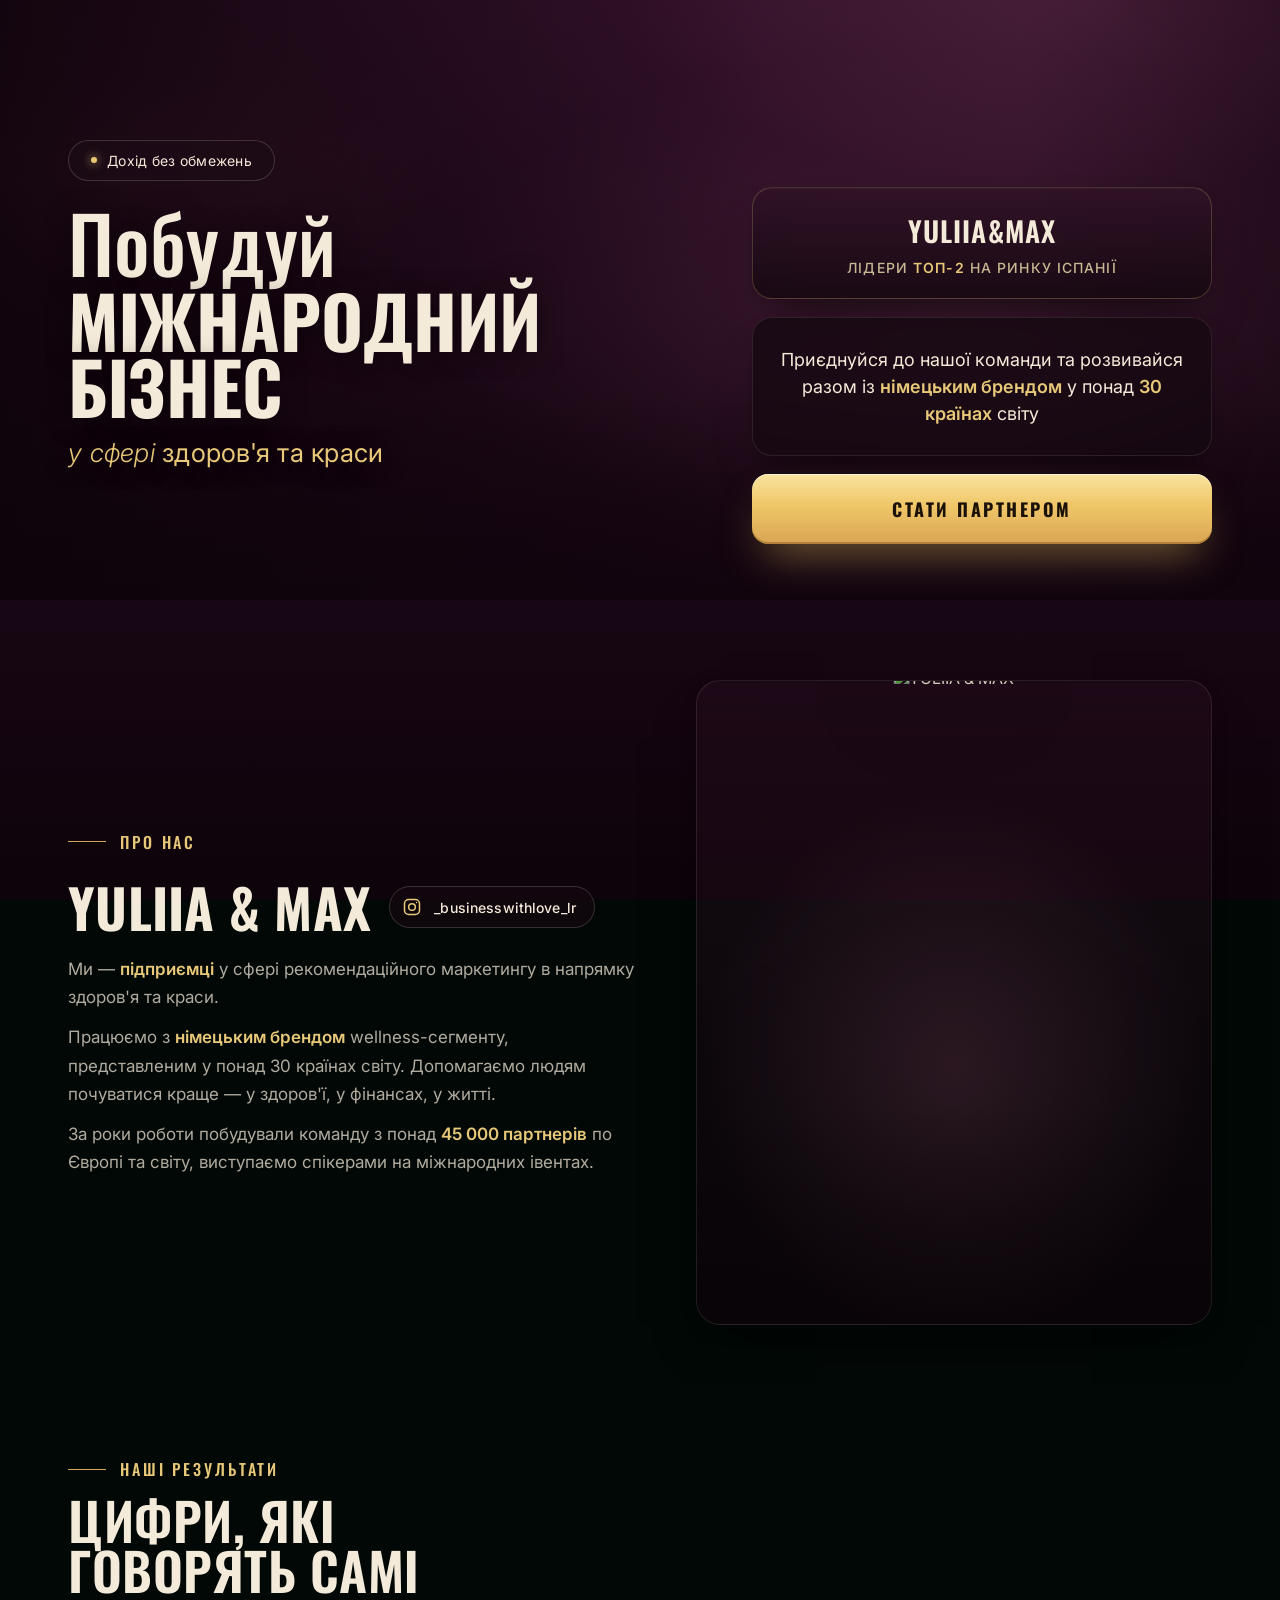
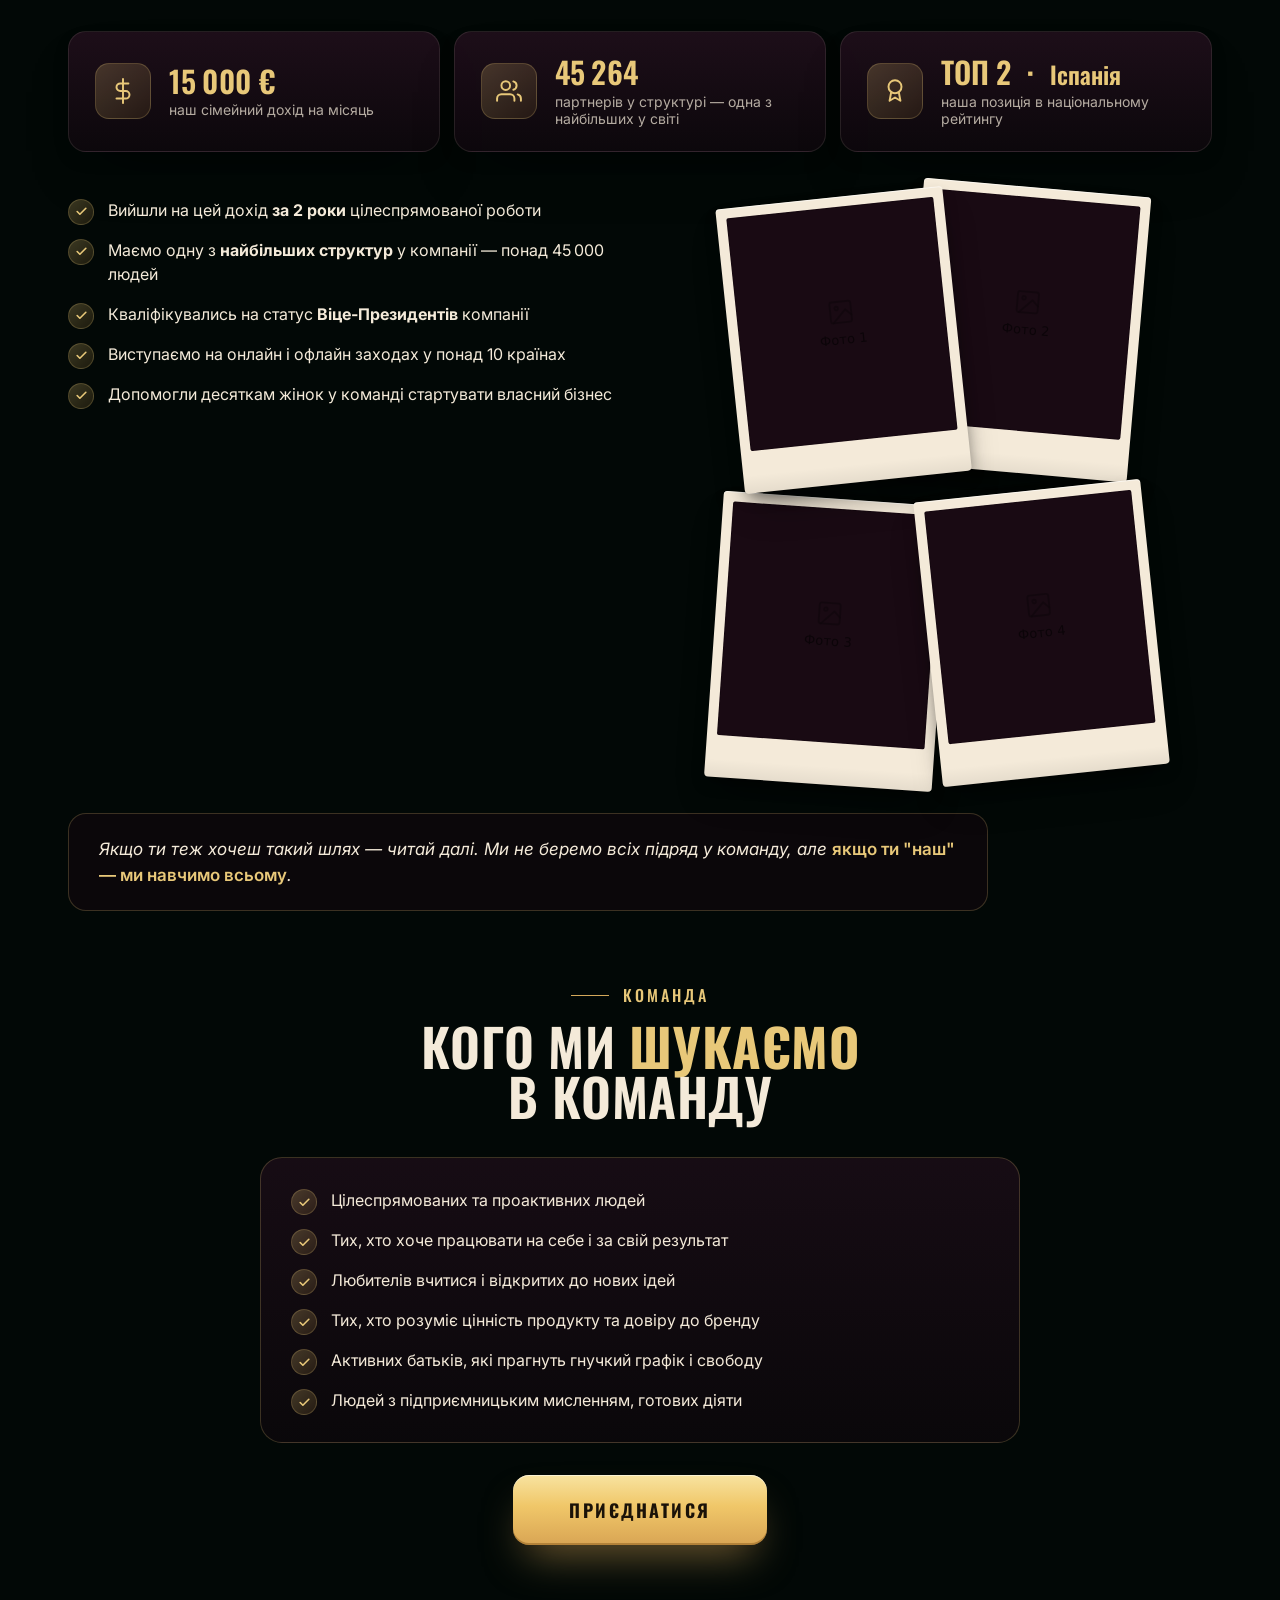
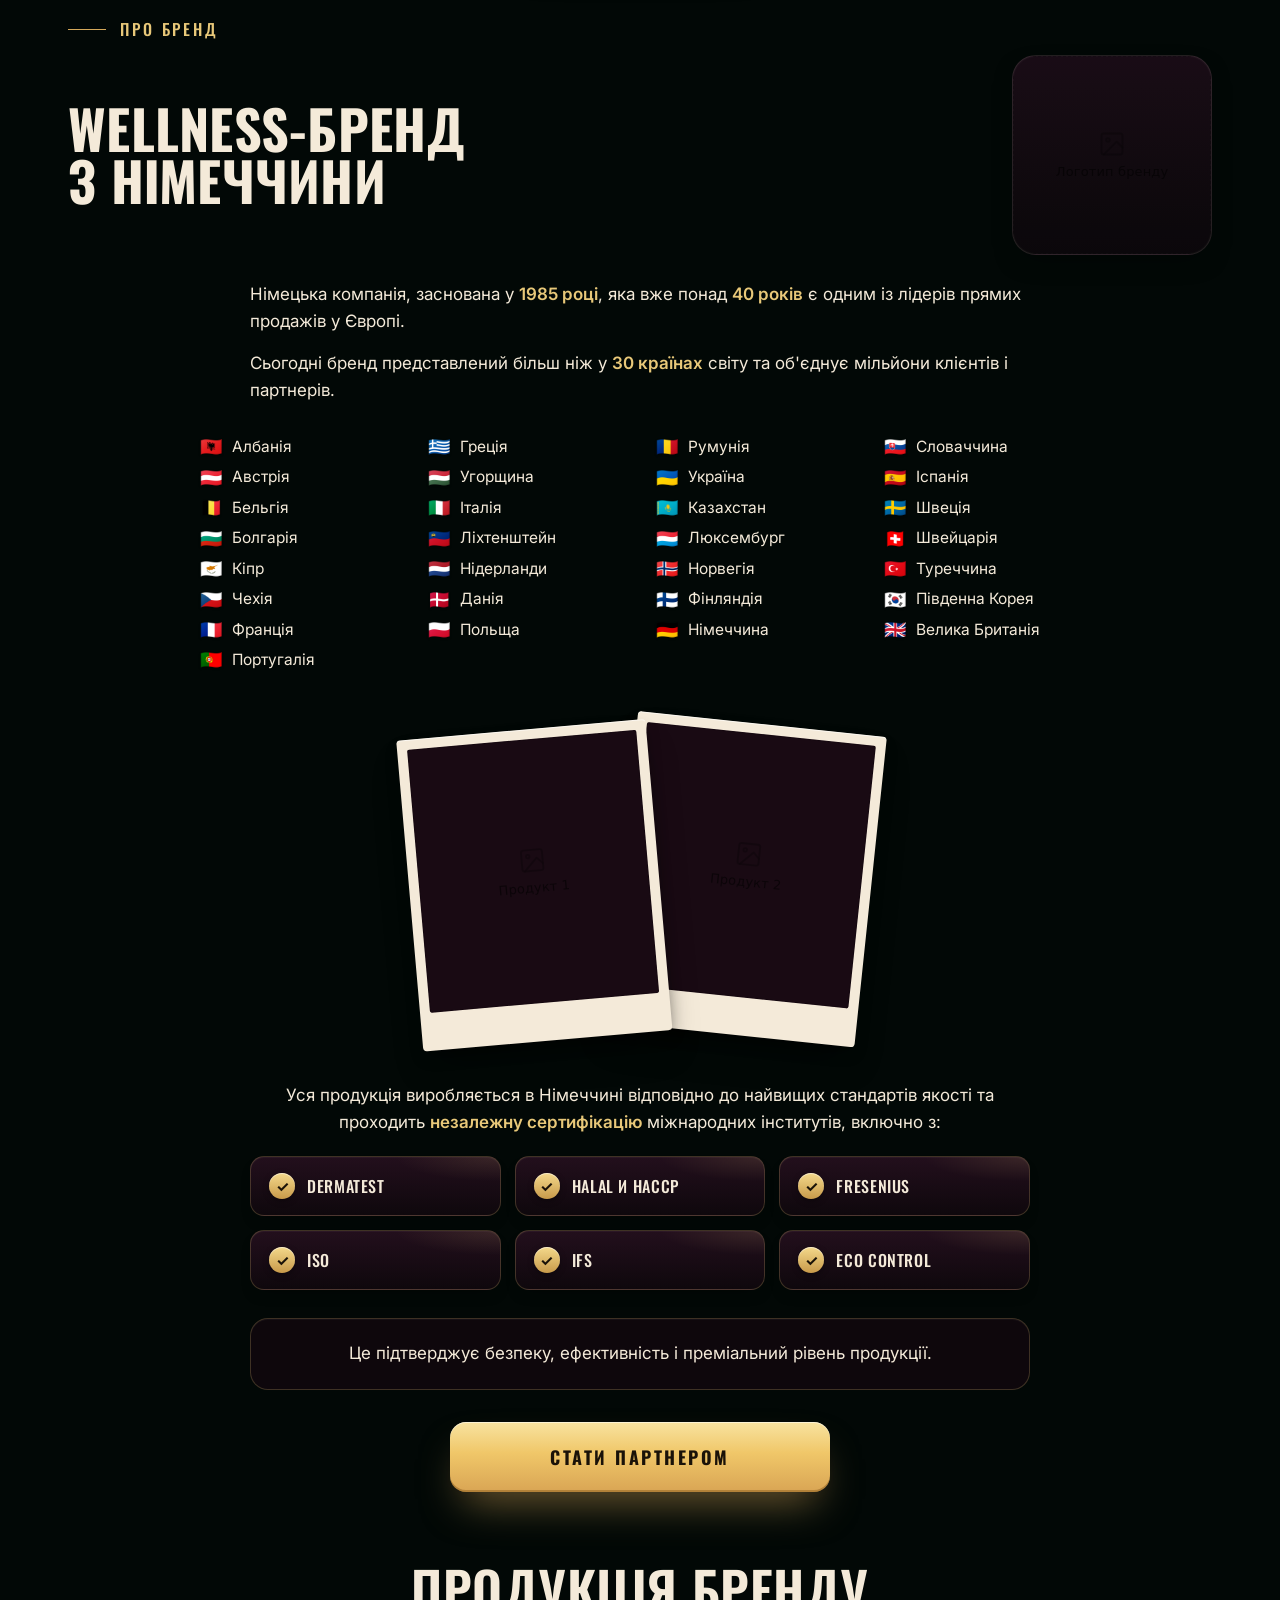
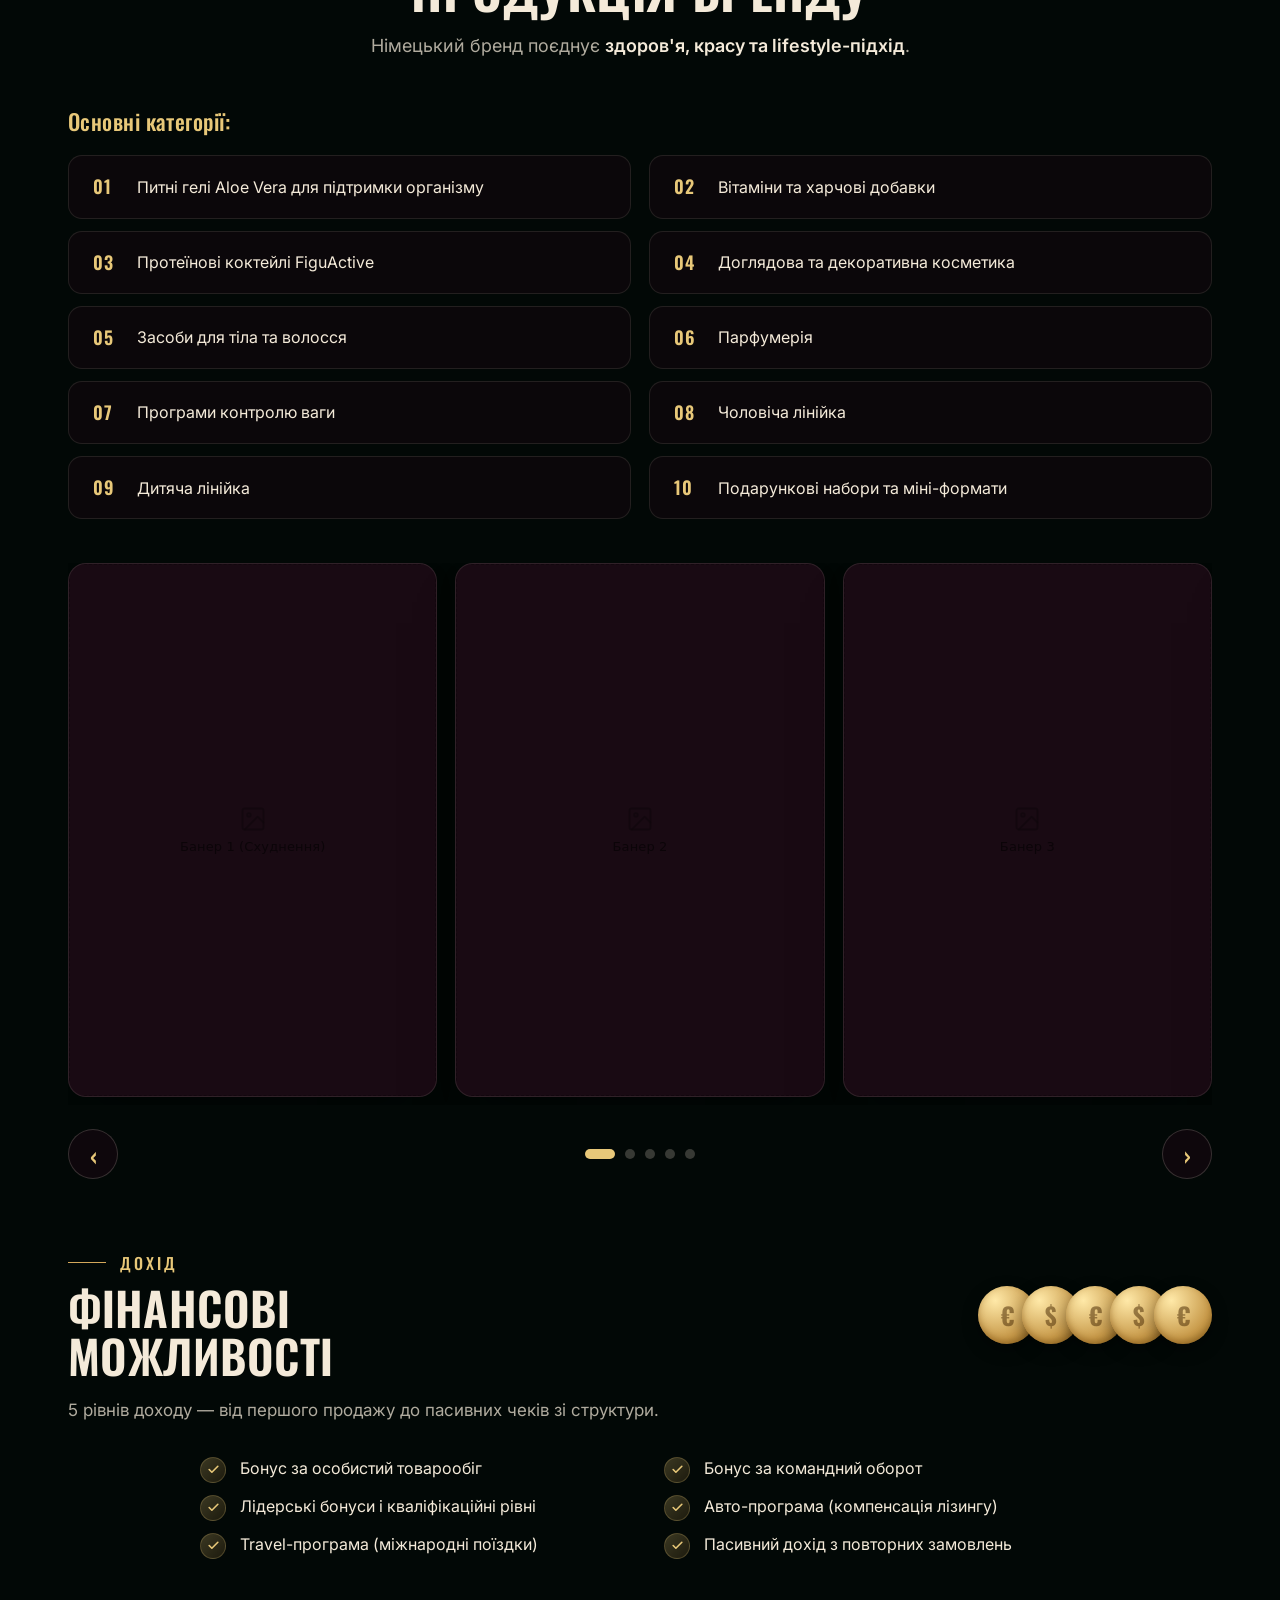
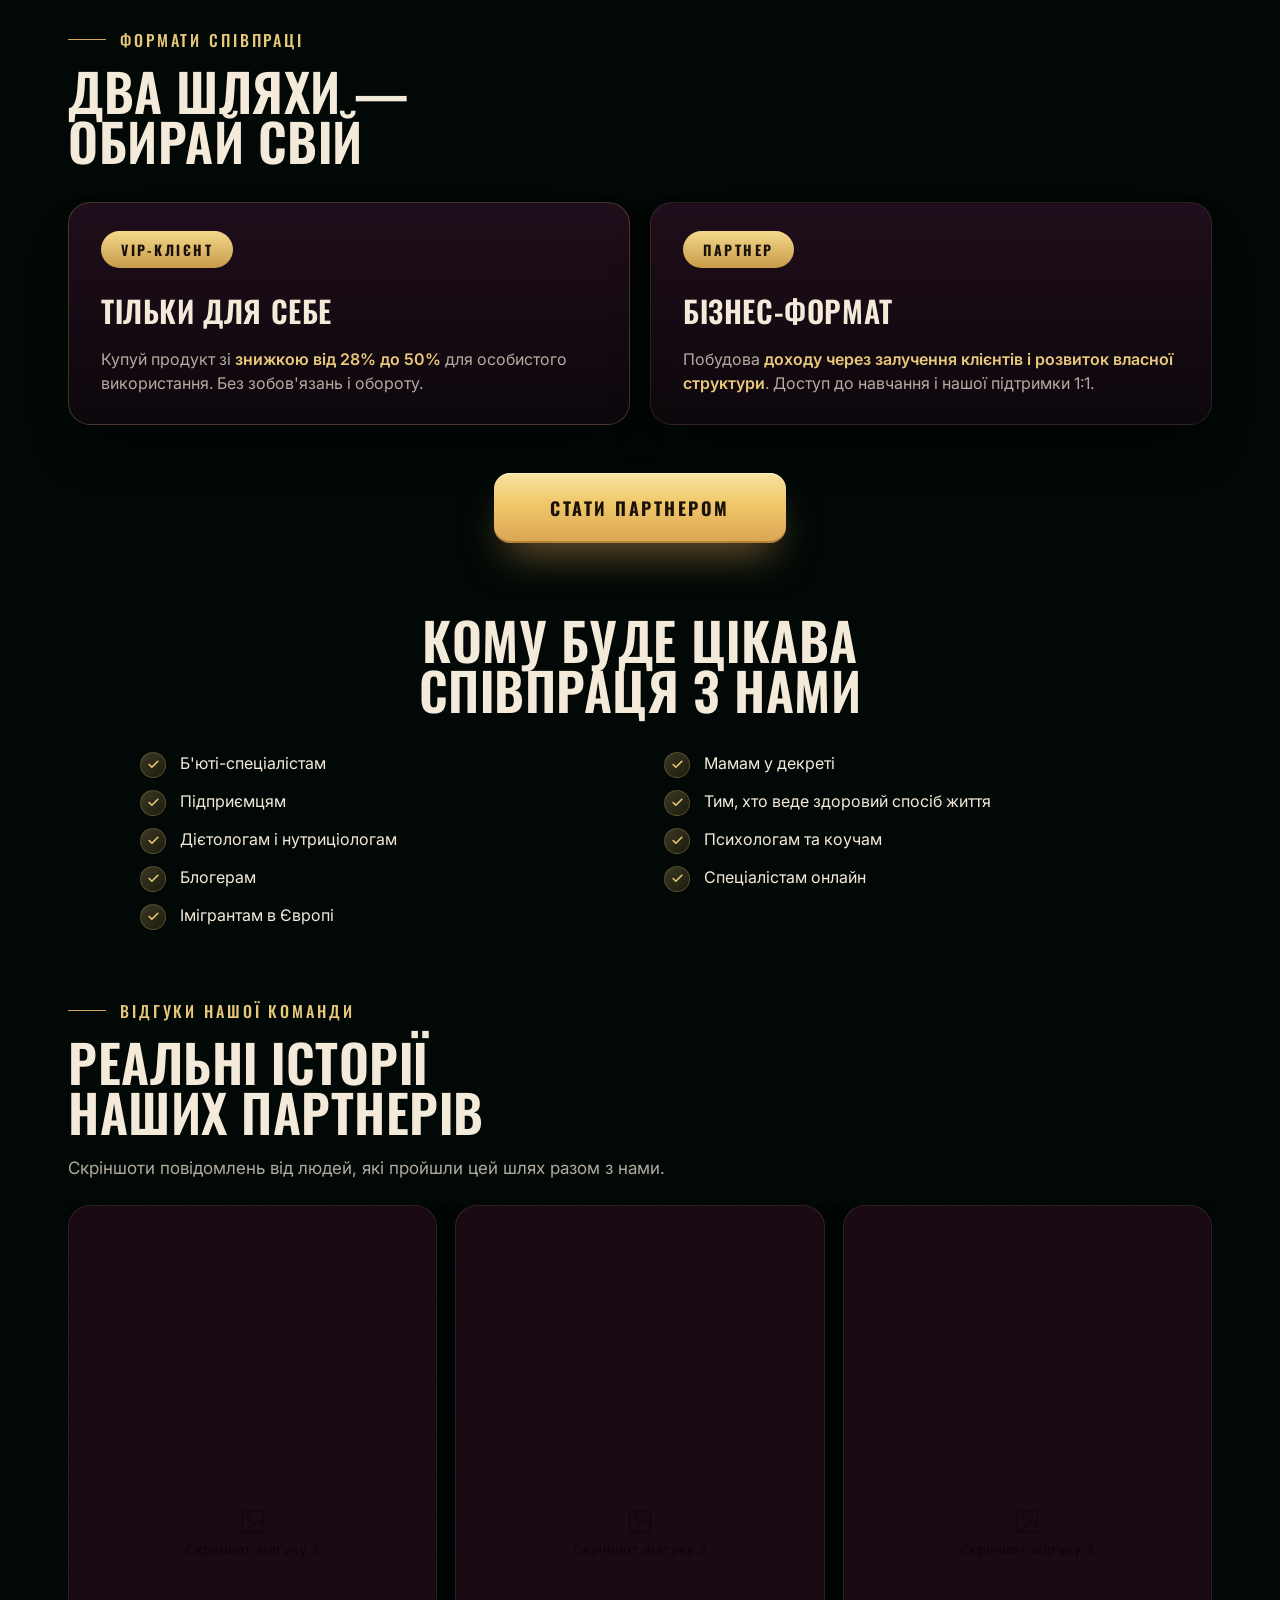
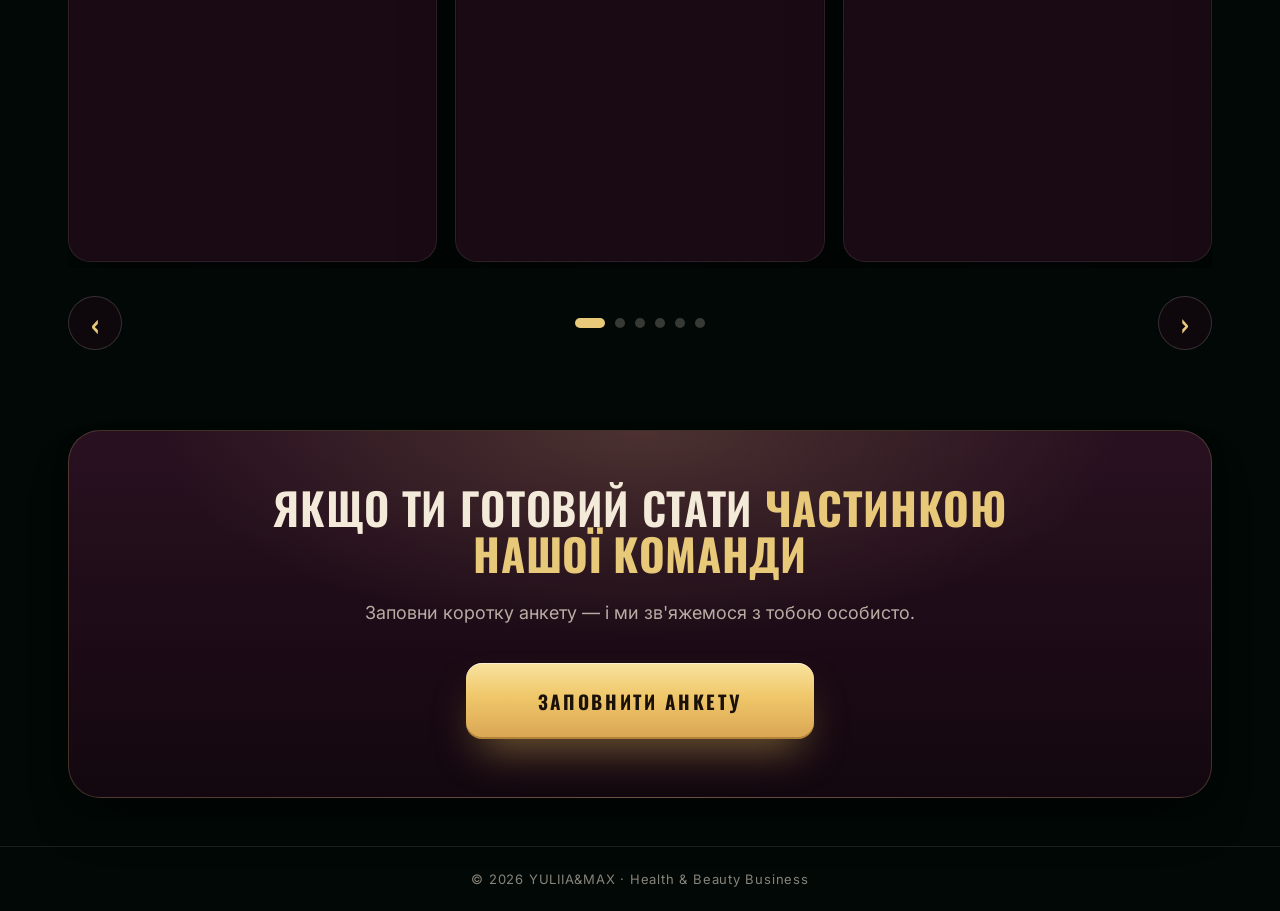
==== index.html @ f244c4ee "Initial commit: YULIIA&MAX landing page Pixel-perfect implementation of the design handoff prototype" ====
<!doctype html>
<html lang="uk">
<head>
<meta charset="utf-8" />
<meta name="viewport" content="width=device-width, initial-scale=1" />
<title>YULIIA&amp;MAX — Міжнародний бізнес у сфері здоров'я та краси</title>
<meta name="description" content="YULIIA&MAX — Міжнародний бізнес у сфері здоров'я та краси. ТОП-2 Іспанія, 45 264 партнерів у структурі." />
<style>
  html,body{margin:0;background:#0d030a;color:#f4ead9;font-family:system-ui,sans-serif}
  .loading{position:fixed;inset:0;display:flex;align-items:center;justify-content:center;font-size:14px;letter-spacing:.2em;text-transform:uppercase;color:rgba(244,234,217,.55)}
</style>
<script>
  (function () {
    var isDesktop = window.matchMedia('(min-width: 880px)').matches;
    var target = isDesktop ? 'desktop.html' : 'mobile.html';
    location.replace(target + window.location.search + window.location.hash);
  })();
</script>
</head>
<body>
  <div class="loading">YULIIA&amp;MAX</div>
</body>
</html>
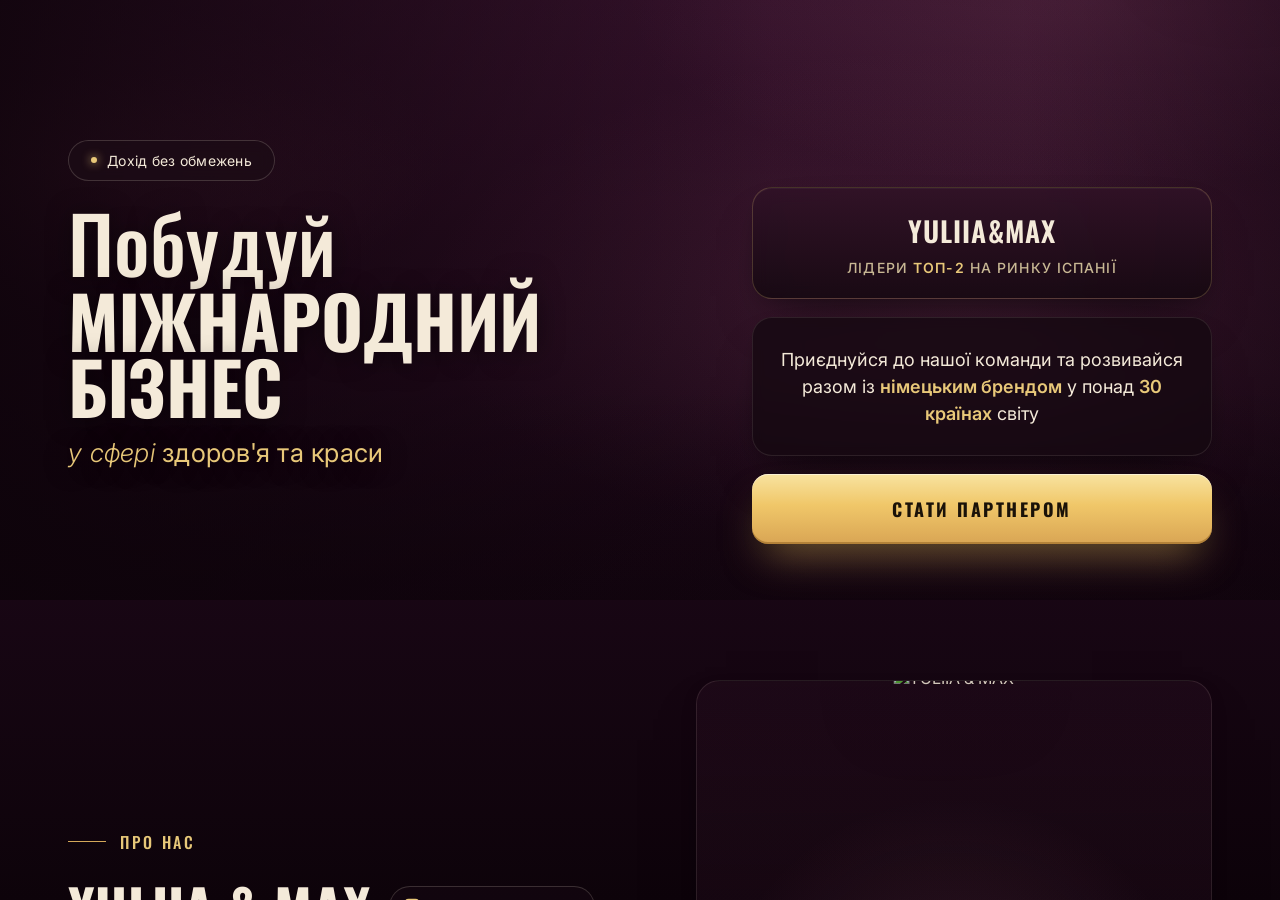
==== commit b8d87bcf: "Wrap mobile/desktop in iframe so the URL stays clean index.html now embeds the correct version in a " ====
--- a/index.html
+++ b/index.html
@@ -6,18 +6,29 @@
 <title>YULIIA&amp;MAX — Міжнародний бізнес у сфері здоров'я та краси</title>
 <meta name="description" content="YULIIA&MAX — Міжнародний бізнес у сфері здоров'я та краси. ТОП-2 Іспанія, 45 264 партнерів у структурі." />
 <style>
-  html,body{margin:0;background:#0d030a;color:#f4ead9;font-family:system-ui,sans-serif}
-  .loading{position:fixed;inset:0;display:flex;align-items:center;justify-content:center;font-size:14px;letter-spacing:.2em;text-transform:uppercase;color:rgba(244,234,217,.55)}
+  html, body { margin: 0; padding: 0; height: 100%; background: #0d030a; overflow: hidden; }
+  #view { display: block; width: 100vw; height: 100dvh; height: 100vh; border: 0; }
+  @supports (height: 100dvh) { #view { height: 100dvh; } }
 </style>
+</head>
+<body>
+<iframe id="view" title="YULIIA&amp;MAX" frameborder="0" allow="autoplay; encrypted-media"></iframe>
 <script>
   (function () {
-    var isDesktop = window.matchMedia('(min-width: 880px)').matches;
-    var target = isDesktop ? 'desktop.html' : 'mobile.html';
-    location.replace(target + window.location.search + window.location.hash);
+    var frame = document.getElementById('view');
+    var mq = window.matchMedia('(min-width: 880px)');
+    function pick() {
+      var target = mq.matches ? 'desktop.html' : 'mobile.html';
+      target += location.search + location.hash;
+      var current = frame.getAttribute('src') || '';
+      if (current.split('?')[0].split('#')[0] !== target.split('?')[0].split('#')[0]) {
+        frame.src = target;
+      }
+    }
+    pick();
+    if (mq.addEventListener) mq.addEventListener('change', pick);
+    else if (mq.addListener) mq.addListener(pick);
   })();
 </script>
-</head>
-<body>
-  <div class="loading">YULIIA&amp;MAX</div>
 </body>
 </html>
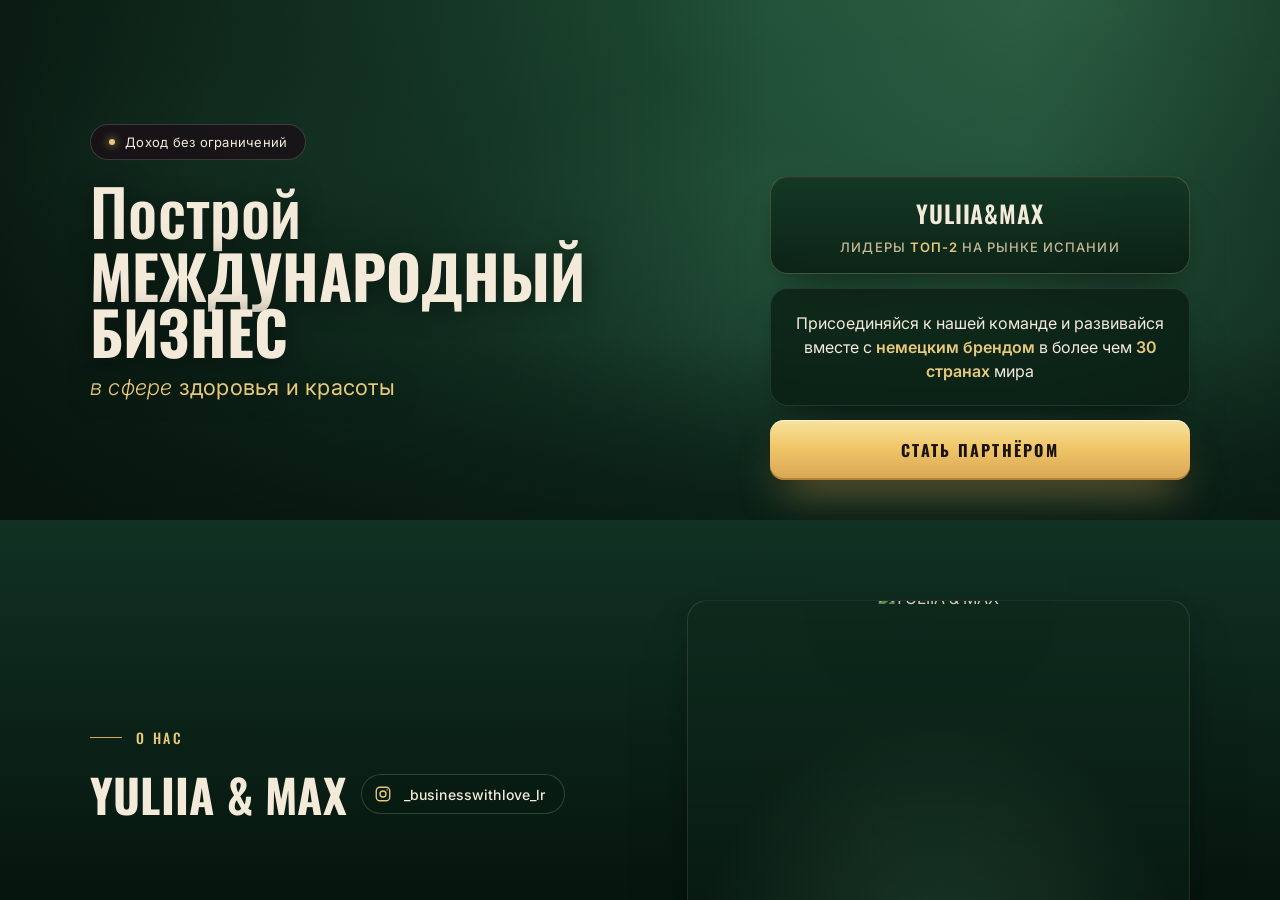
==== commit 88e38058: "Apply Russian translation and brand-photo swap to deployed root files The previous commit only updat" ====
--- a/index.html
+++ b/index.html
@@ -1,10 +1,10 @@
 <!doctype html>
-<html lang="uk">
+<html lang="ru">
 <head>
 <meta charset="utf-8" />
 <meta name="viewport" content="width=device-width, initial-scale=1" />
-<title>YULIIA&amp;MAX — Міжнародний бізнес у сфері здоров'я та краси</title>
-<meta name="description" content="YULIIA&MAX — Міжнародний бізнес у сфері здоров'я та краси. ТОП-2 Іспанія, 45 264 партнерів у структурі." />
+<title>YULIIA&amp;MAX — Международный бизнес в сфере здоровья и красоты</title>
+<meta name="description" content="YULIIA&MAX — Международный бизнес в сфере здоровья и красоты. ТОП-2 Испания, 45 264 партнёров в структуре." />
 <style>
   html, body { margin: 0; padding: 0; height: 100%; background: #0d030a; overflow: hidden; }
   #view { display: block; width: 100vw; height: 100dvh; height: 100vh; border: 0; }
